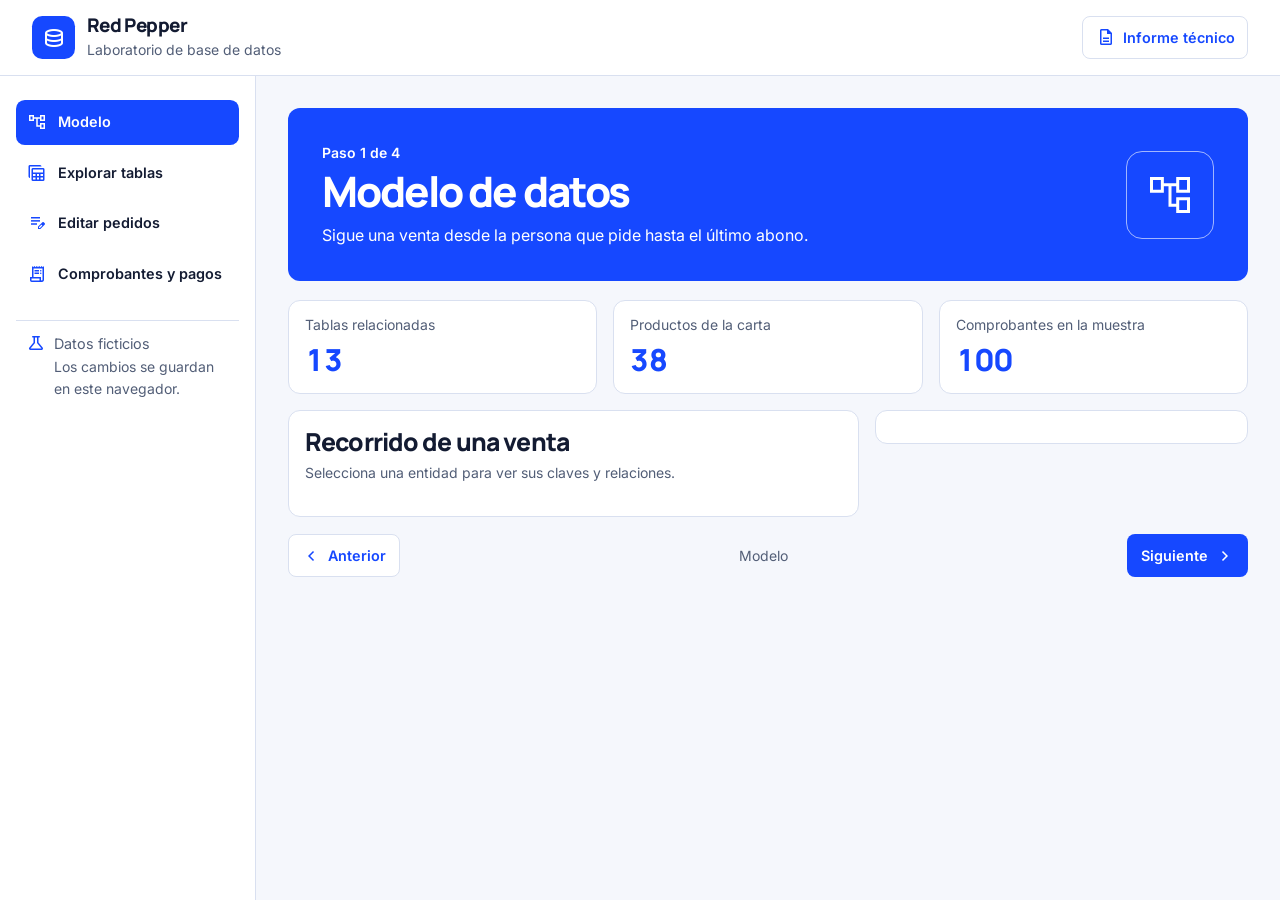
==== web/index.html @ 2d47a95a "Publica el laboratorio interactivo y su informe" ====
<!doctype html>
<html lang="es-PE">
<head>
  <meta charset="utf-8">
  <meta name="viewport" content="width=device-width, initial-scale=1">
  <meta name="robots" content="noindex">
  <meta name="description" content="Explora el flujo de ventas de Red Pepper y practica operaciones de base de datos con datos ficticios.">
  <title>Red Pepper | Laboratorio de base de datos</title>
  <link rel="preconnect" href="https://fonts.googleapis.com">
  <link rel="preconnect" href="https://fonts.gstatic.com" crossorigin>
  <link rel="stylesheet" href="https://fonts.googleapis.com/css2?family=Inter:wght@400;500;600;700&amp;family=JetBrains+Mono:wght@500;600&amp;family=Manrope:wght@600;700;800&amp;display=swap">
  <link rel="stylesheet" href="https://fonts.googleapis.com/css2?family=Material+Symbols+Outlined:wght@400&amp;display=block">
  <link rel="stylesheet" href="estilos.css?v=20261123b">
  <script type="module" src="app.js?v=20261123b"></script>
</head>
<body>
  <div class="marco">
    <header class="cabecera">
      <a class="marca" href="./" aria-label="Inicio del laboratorio Red Pepper">
        <span class="marca-icono"><span class="icono" aria-hidden="true">database</span></span>
        <span><strong>Red Pepper</strong><small>Laboratorio de base de datos</small></span>
      </a>
      <a class="boton secundario enlace-informe" href="informe"><span class="icono" aria-hidden="true">description</span><span>Informe técnico</span></a>
    </header>

    <aside class="navegacion" aria-label="Recorrido del laboratorio">
      <nav class="pasos" aria-label="Diapositivas del laboratorio">
        <button class="paso" type="button" data-paso="0" aria-controls="modelo" aria-current="step"><span class="icono" aria-hidden="true">account_tree</span><span>Modelo</span></button>
        <button class="paso" type="button" data-paso="1" aria-controls="tablas"><span class="icono" aria-hidden="true">table_view</span><span>Explorar tablas</span></button>
        <button class="paso" type="button" data-paso="2" aria-controls="editar"><span class="icono" aria-hidden="true">edit_note</span><span>Editar pedidos</span></button>
        <button class="paso" type="button" data-paso="3" aria-controls="cobros"><span class="icono" aria-hidden="true">receipt_long</span><span>Comprobantes y pagos</span></button>
      </nav>
      <p class="practica"><span class="icono" aria-hidden="true">science</span><span>Datos ficticios<br><small>Los cambios se guardan en este navegador.</small></span></p>
    </aside>

    <main id="laboratorio">
      <section class="hero" aria-labelledby="paso-titulo">
        <div class="hero-contenido">
          <p class="progreso" id="progreso">Paso 1 de 4</p>
          <h1 id="paso-titulo" tabindex="-1">Modelo de datos</h1>
          <p id="paso-descripcion">Sigue una venta desde la persona que pide hasta el último abono.</p>
        </div>
        <div class="hero-marca" aria-hidden="true"><span class="icono" id="hero-icono">account_tree</span></div>
      </section>
      <p class="aviso global" id="aviso" role="status" aria-live="polite" hidden></p>

      <section id="modelo" class="pantalla" aria-label="Modelo de datos">
        <dl class="indicadores" aria-label="Resumen de la base de práctica">
          <div><dt>Tablas relacionadas</dt><dd id="cantidad-tablas">13</dd></div>
          <div><dt>Productos de la carta</dt><dd id="cantidad-productos">38</dd></div>
          <div><dt>Comprobantes en la muestra</dt><dd id="cantidad-ventas">100</dd></div>
        </dl>
        <div class="modelo-grid">
          <article class="panel">
            <div class="panel-cabeza"><h2>Recorrido de una venta</h2><p>Selecciona una entidad para ver sus claves y relaciones.</p></div>
            <div class="mapa" id="mapa"></div>
          </article>
          <article class="panel inspector" id="inspector" aria-label="Inspector de tabla"></article>
        </div>
      </section>

      <section id="tablas" class="pantalla" aria-label="Explorar tablas" hidden>
        <article class="panel">
          <div class="panel-cabeza"><h2 id="tabla-titulo" tabindex="-1">Pedidos</h2><p id="tabla-texto"></p></div>
          <div class="filtros">
            <label>Tabla<select id="tabla-elegida"></select></label>
            <label>Buscar en la tabla<input id="buscar" type="search" placeholder="Producto, estado o clave"></label>
          </div>
          <div class="registros" id="registros"></div>
          <nav class="paginacion" aria-label="Páginas de resultados">
            <button class="boton secundario" id="pagina-ant" type="button"><span class="icono" aria-hidden="true">chevron_left</span>Anterior</button>
            <span id="tabla-pagina" aria-live="polite"></span>
            <button class="boton secundario" id="pagina-sig" type="button">Siguiente<span class="icono" aria-hidden="true">chevron_right</span></button>
          </nav>
        </article>
      </section>

      <section id="editar" class="pantalla" aria-label="Editar pedidos" hidden>
        <div class="estacion">
          <article class="panel">
            <div class="panel-cabeza"><h2>Comanda de práctica</h2><p>Agrega productos, mueve una línea o cambia el estado del pedido.</p></div>
            <div class="filtros">
              <label>Pedido<select id="pedido-editar"></select></label>
              <button class="boton primario" type="button" id="nuevo-pedido"><span class="icono" aria-hidden="true">add</span>Nuevo pedido</button>
            </div>
            <div id="pedido-lineas"></div>
            <form id="agregar" class="filtros operacion">
              <label>Producto<select name="producto" id="producto" required></select></label>
              <label class="campo-corto">Cantidad<input name="cantidad" type="number" min="1" max="999" value="1" required></label>
              <button class="boton primario" type="submit"><span class="icono" aria-hidden="true">add_shopping_cart</span>Agregar producto</button>
            </form>
            <form id="cambiar-estado" class="filtros operacion">
              <label>Estado del pedido<select name="estado" id="estado"></select></label>
              <button class="boton secundario" type="submit"><span class="icono" aria-hidden="true">sync_alt</span>Cambiar estado</button>
              <button class="boton secundario" id="borrar-pedido" type="button"><span class="icono" aria-hidden="true">delete</span>Borrar pedido</button>
            </form>
          </article>
          <aside class="panel rastreo" id="aprendizaje" aria-label="Relaciones afectadas"></aside>
        </div>
      </section>

      <section id="cobros" class="pantalla" aria-label="Comprobantes y pagos" hidden>
        <div class="estacion">
          <article class="panel">
            <div class="panel-cabeza"><h2>Comprobante de prueba</h2><p>Emite el documento y comprueba cómo los abonos reducen el saldo.</p></div>
            <div class="filtros"><label>Pedido para consultar o cobrar<select id="pedido-cobrar"></select></label></div>
            <div id="resumen-cobro"></div>
            <div class="filtros operacion" id="emitir-zona"><button class="boton primario" id="emitir" type="button"><span class="icono" aria-hidden="true">receipt_long</span>Emitir comprobante</button></div>
          </article>
          <article class="panel calculadora">
            <div class="panel-cabeza"><h2>Pago mixto</h2><p>Reparte el saldo entre efectivo y Yape para esta práctica.</p></div>
            <form id="pago" class="operacion pago">
              <label>Efectivo, S/<input id="efectivo" name="efectivo" type="number" min="0" step="0.01" value="0.00" required></label>
              <div><span class="etiqueta" id="yape-label">Yape restante</span><output aria-labelledby="yape-label" id="yape" for="efectivo"></output></div>
              <button class="boton primario" type="submit" id="registrar-pago"><span class="icono" aria-hidden="true">payments</span>Registrar abono de prueba</button>
            </form>
          </article>
        </div>
      </section>

      <footer class="pie-pasos">
        <button class="boton secundario" type="button" id="anterior"><span class="icono" aria-hidden="true">chevron_left</span>Anterior</button>
        <span id="paso-pie">Modelo</span>
        <button class="boton primario" type="button" id="siguiente">Siguiente<span class="icono" aria-hidden="true">chevron_right</span></button>
      </footer>
    </main>
  </div>

  <dialog id="dialogo" aria-labelledby="dialogo-titulo">
    <form id="dialogo-form" method="dialog">
      <h2 id="dialogo-titulo"></h2>
      <p id="dialogo-info"></p>
      <div id="dialogo-campos" class="dialogo-campos"></div>
      <div class="dialogo-acciones"><button class="boton secundario" type="button" id="cancelar-dialogo">Cancelar</button><button class="boton primario" type="submit" id="confirmar-dialogo">Aceptar</button></div>
    </form>
  </dialog>
  <noscript><p class="sin-scripts">Activa JavaScript para recorrer el modelo y practicar con los datos.</p></noscript>
</body>
</html>
---- web/estilos.css ----
:root {
  color-scheme: light;
  --brand: #1648ff;
  --on-brand: #fff;
  --ink: #131b32;
  --muted: #525e77;
  --paper: #fff;
  --canvas: #f5f7fc;
  --line: #d9e0f0;
  --tint: #eef2ff;
  --radio: 12px;
  --display: Manrope, Inter, system-ui, sans-serif;
  --texto: Inter, system-ui, sans-serif;
  --codigo: 'JetBrains Mono', Consolas, monospace;
  font: 100%/1.55 var(--texto);
  color: var(--ink);
  background: var(--canvas);
}

* { box-sizing: border-box; }
[hidden] { display: none !important; }
body, h1, h2, h3, p, dl, dd { margin: 0; }
a { color: var(--brand); }
button, a, input, select { -webkit-tap-highlight-color: transparent; }
button, input, select { font: inherit; }
button { cursor: pointer; }
button:disabled { cursor: default; opacity: .52; }
:focus-visible { outline: 3px solid var(--brand); outline-offset: 3px; }
code, .codigo { font: 500 .875rem/1.55 var(--codigo); }
h1, h2, h3, strong { font-family: var(--display); }
h1 { font-size: clamp(2rem, 4vw, 2.625rem); font-weight: 800; line-height: 1.1; letter-spacing: -.045em; }
h2 { font-size: clamp(1.3rem, 2.4vw, 1.55rem); font-weight: 800; line-height: 1.2; letter-spacing: -.035em; }
h3 { font-size: 1.02rem; font-weight: 800; }
.icono { font: 400 1.25rem/1 'Material Symbols Outlined'; display: inline-block; width: 1em; height: 1em; flex: 0 0 auto; overflow: hidden; white-space: nowrap; font-feature-settings: 'liga'; -webkit-font-smoothing: antialiased; }

.marco { max-width: 95rem; margin: 0 auto; display: grid; min-height: 100vh; grid-template-columns: 16rem minmax(0, 1fr); grid-template-rows: auto 1fr; }
.cabecera { grid-column: 1 / -1; display: flex; align-items: center; justify-content: space-between; gap: .75rem; background: var(--paper); border-bottom: 1px solid var(--line); padding: .85rem clamp(1rem, 3vw, 2rem); }
.marca { display: inline-flex; align-items: center; gap: .72rem; color: var(--ink); text-decoration: none; min-width: 0; }
.marca-icono { display: grid; place-items: center; width: 2.7rem; height: 2.7rem; background: var(--brand); color: var(--on-brand); border-radius: .64rem; flex: 0 0 auto; }
.marca-icono .icono { font-size: 1.5rem; }
.marca strong { display: block; font-size: 1.18rem; line-height: 1.22; letter-spacing: -.03em; font-weight: 800; }
.marca small, .practica small { color: var(--muted); font-size: .875rem; }
.navegacion { display: flex; flex-direction: column; gap: 1.5rem; padding: 1.5rem 1rem; background: var(--paper); border-right: 1px solid var(--line); }
.pasos { display: grid; gap: .36rem; }
.paso { width: 100%; display: flex; justify-content: start; align-items: center; gap: .65rem; text-align: left; min-height: 2.8rem; border: 1px solid transparent; border-radius: .55rem; padding: .5rem .65rem; color: var(--ink); background: transparent; font-weight: 600; font-size: .9rem; }
.paso .icono { color: var(--brand); }
.paso[aria-current='step'] { background: var(--brand); color: var(--on-brand); }
.paso[aria-current='step'] .icono { color: inherit; }
.paso:not([aria-current]):hover, .opcion:hover, .secundario:hover { background: var(--tint); }
.practica { display: flex; gap: .55rem; align-items: start; color: var(--muted); font-size: .9rem; padding: .75rem .6rem; border-top: 1px solid var(--line); }
.practica .icono { color: var(--brand); }
main { min-width: 0; margin: 0 auto; width: min(100%, 82rem); padding: clamp(.85rem, 3vw, 2rem); }

.hero { background: var(--brand); color: var(--on-brand); border-radius: var(--radio); min-height: 10.6rem; display: flex; align-items: center; justify-content: space-between; gap: 1.2rem; padding: clamp(1.05rem, 3vw, 2.1rem); }
.hero h1 { margin: .3rem 0 .55rem; }
.hero h1:focus { outline: 2px solid var(--on-brand); outline-offset: .2rem; }
.hero p { max-width: 38rem; }
.progreso { font-size: .875rem; font-weight: 600; }
.hero-marca { display: grid; place-items: center; border: 1px solid rgb(255 255 255 / .6); border-radius: 1rem; width: 5.5rem; height: 5.5rem; flex: 0 0 auto; }
.hero-marca .icono { font-size: 3rem; }
.pantalla { margin-top: 1.15rem; }

.indicadores, .modelo-grid, .estacion { display: grid; gap: 1rem; }
.indicadores { grid-template-columns: repeat(3, minmax(0, 1fr)); margin-bottom: 1rem; }
.indicadores > div, .panel { background: var(--paper); border: 1px solid var(--line); border-radius: var(--radio); min-width: 0; }
.indicadores > div { padding: .85rem 1rem; }
.indicadores dt, .panel-cabeza p, .apagado, .etiqueta { color: var(--muted); font-size: .875rem; }
.indicadores dd { color: var(--brand); font: 800 clamp(1.45rem, 3vw, 1.9rem)/1.3 var(--display); margin-top: .22rem; font-variant-numeric: tabular-nums; }
.modelo-grid { grid-template-columns: minmax(0, 1.53fr) minmax(0, 1fr); align-items: start; }
.estacion { grid-template-columns: minmax(0, 1.65fr) minmax(0, .87fr); align-items: start; }
.panel-cabeza, .inspector, .rastreo { padding: 1rem; }
.panel-cabeza p { margin-top: .35rem; }
.mapa { padding: 0 1rem 1rem; display: grid; gap: .8rem; }
.grupo-mapa { display: grid; gap: .5rem; }
.flujo, .entidades { display: grid; grid-template-columns: repeat(4, minmax(0, 1fr)); gap: .38rem; }
.opcion { display: flex; align-items: center; gap: .42rem; min-width: 0; text-align: left; min-height: 2.7rem; padding: .42rem .5rem; color: var(--ink); background: var(--paper); border: 1px solid var(--line); border-radius: .45rem; font-size: .875rem; font-weight: 600; line-height: 1.25; overflow-wrap: anywhere; }
.opcion .icono { color: var(--brand); font-size: 1.1rem; }
.opcion[aria-pressed='true'] { color: var(--brand); background: var(--tint); border-color: var(--brand); }
.lineas-flujo { display: grid; grid-template-columns: repeat(4, minmax(0, 1fr)); gap: .25rem; align-items: stretch; }
.lineas-flujo > div { position: relative; min-width: 0; }
.lineas-flujo .opcion { min-height: 100%; width: 100%; }
.lineas-flujo > div:not(:last-child) { margin-right: .8rem; }
.lineas-flujo > div:not(:last-child)::after { content: '›'; position: absolute; right: -.68rem; top: 50%; transform: translateY(-54%); color: var(--brand); font-weight: 700; }
.inspector > p, .rastreo > p { margin: .55rem 0 .7rem; }
.inspector .codigo { color: var(--brand); overflow-wrap: anywhere; }
.claves { display: grid; gap: .45rem; margin: .8rem 0; }
.claves dt { font-weight: 700; }
.enlaces-tabla, .cambios { margin: .45rem 0 .85rem; padding: 0; list-style: none; display: grid; gap: .55rem; }
.enlaces-tabla li, .cambios li { display: grid; gap: .16rem; border-top: 1px solid var(--line); padding-top: .5rem; }
.enlace-boton { padding: 0; background: none; border: 0; color: var(--brand); text-align: left; overflow-wrap: anywhere; }
.enlace-boton:hover { text-decoration: underline; }
.aviso { padding: .6rem .78rem; border: 1px solid var(--line); border-radius: .5rem; color: var(--ink); background: var(--tint); font-size: .9rem; }
.aviso[data-error='true'] { border-color: var(--ink); }
.global { margin-top: .8rem; }

.boton { display: inline-flex; align-items: center; justify-content: center; gap: .42rem; min-height: 2.65rem; padding: .48rem .78rem; border: 1px solid transparent; border-radius: .5rem; font-size: .9rem; font-weight: 600; text-decoration: none; line-height: 1.35; }
.primario { background: var(--brand); color: var(--on-brand); }
.primario:hover:not(:disabled) { outline: 1px solid var(--brand); outline-offset: 1px; }
.secundario { color: var(--brand); background: var(--paper); border-color: var(--line); }
.filtros { display: flex; align-items: end; gap: .65rem; flex-wrap: wrap; padding: .7rem 1rem 1rem; }
.filtros label { flex: 1 1 12rem; min-width: 0; }
.filtros .campo-corto { flex: 0 1 6rem; }
label, .etiqueta { display: block; color: var(--muted); font-weight: 600; font-size: .875rem; }
input, select, output { display: block; width: 100%; min-width: 0; min-height: 2.55rem; color: var(--ink); background: var(--paper); border: 1px solid var(--line); border-radius: .45rem; margin-top: .3rem; padding: .46rem .55rem; font-size: 1rem; }
output { background: var(--tint); font-variant-numeric: tabular-nums; }
.registros { overflow-x: auto; }
.registros:focus-visible { outline-offset: -.2rem; }
table { width: 100%; border-collapse: collapse; font-size: .9rem; }
th, td { padding: .64rem .72rem; border-top: 1px solid var(--line); text-align: left; vertical-align: top; }
th:first-child, td:first-child { padding-left: 1rem; }
th:last-child, td:last-child { padding-right: 1rem; }
th { color: var(--muted); background: var(--canvas); font-weight: 600; }
th.codigo { font-size: .875rem; }
.numero { text-align: right; white-space: nowrap; font-variant-numeric: tabular-nums; }
.acciones { display: flex; flex-wrap: wrap; gap: .3rem; }
.acciones .boton { min-height: 2.35rem; padding: .3rem .44rem; font-size: .875rem; }
.paginacion, .pie-pasos { display: flex; align-items: center; justify-content: space-between; gap: .5rem; }
.paginacion { padding: .7rem 1rem; border-top: 1px solid var(--line); }
.paginacion span, .pie-pasos > span { color: var(--muted); font-size: .875rem; text-align: center; }
.pie-pasos { margin-top: 1.1rem; }
.operacion { border-top: 1px solid var(--line); }
.sin-lineas { padding: .7rem 1rem; }
.pie-tabla { display: flex; gap: .55rem; align-items: baseline; justify-content: space-between; padding: .6rem 1rem; border-top: 1px solid var(--line); }
.estado-texto { color: var(--muted); font-size: .875rem; }
.cambios .codigo { color: var(--brand); overflow-wrap: anywhere; }
.saldo-grid { display: grid; gap: .45rem; padding: .7rem 1rem; border-top: 1px solid var(--line); }
.saldo-grid div { display: flex; align-items: baseline; justify-content: space-between; gap: .5rem; }
.saldo-grid dt { color: var(--muted); }
.saldo-grid dd { font-variant-numeric: tabular-nums; }
.pago { padding: .75rem 1rem 1rem; display: grid; gap: .75rem; }
.cobro-titulo { padding: .55rem 1rem; }

dialog { width: min(calc(100% - 1.5rem), 29rem); border: 1px solid var(--line); border-radius: var(--radio); padding: 1.25rem; color: var(--ink); background: var(--paper); }
dialog::backdrop { background: rgb(19 27 50 / .5); }
dialog p { color: var(--muted); margin: .55rem 0; }
.dialogo-campos { display: grid; gap: .65rem; }
.dialogo-acciones { display: flex; flex-wrap: wrap; justify-content: end; gap: .5rem; margin-top: 1rem; }
.sin-scripts { padding: 1rem; }
@media (max-width: 80rem) {
  .lineas-flujo, .entidades { grid-template-columns: repeat(2, minmax(0, 1fr)); }
  .lineas-flujo > div:nth-child(2) { margin-right: 0; }
  .lineas-flujo > div:nth-child(2)::after { content: none; }
}
@media (max-width: 66rem) {
  .marco { grid-template-columns: 13.2rem minmax(0, 1fr); }
  .modelo-grid, .estacion { grid-template-columns: minmax(0, 1fr); }
  .lineas-flujo, .entidades { grid-template-columns: repeat(4, minmax(0, 1fr)); }
  .lineas-flujo > div:nth-child(2) { margin-right: .8rem; }
  .lineas-flujo > div:nth-child(2)::after { content: '›'; }
}
@media (max-width: 48rem) {
  .marco { grid-template-columns: minmax(0, 1fr); grid-template-rows: auto auto 1fr; }
  .navegacion { border-right: 0; border-bottom: 1px solid var(--line); padding: .65rem .85rem; gap: .4rem; }
  .pasos { grid-template-columns: repeat(2, minmax(0, 1fr)); }
  .paso { min-height: 2.7rem; }
  .practica { padding: .3rem 0 0; border: 0; }
  .practica br { display: none; }
  .practica small::before { content: ' · '; }
}
@media (max-width: 33rem) {
  .hero { min-height: auto; }
  .hero-marca { width: 3.25rem; height: 3.25rem; }
  .hero-marca .icono { font-size: 1.9rem; }
  .indicadores { gap: .4rem; }
  .indicadores > div { padding: .55rem .45rem; }
  .lineas-flujo, .entidades { grid-template-columns: repeat(2, minmax(0, 1fr)); }
  .lineas-flujo > div:nth-child(2) { margin-right: 0; }
  .lineas-flujo > div:nth-child(2)::after { content: none; }
  .cabecera { padding-inline: .8rem; }
  .enlace-informe { font-size: .875rem; padding-inline: .46rem; }
  .enlace-informe .icono { display: none; }
  .paginacion, .pie-pasos { flex-wrap: wrap; }
  .paginacion .boton, .pie-pasos .boton { padding-inline: .45rem; }
}
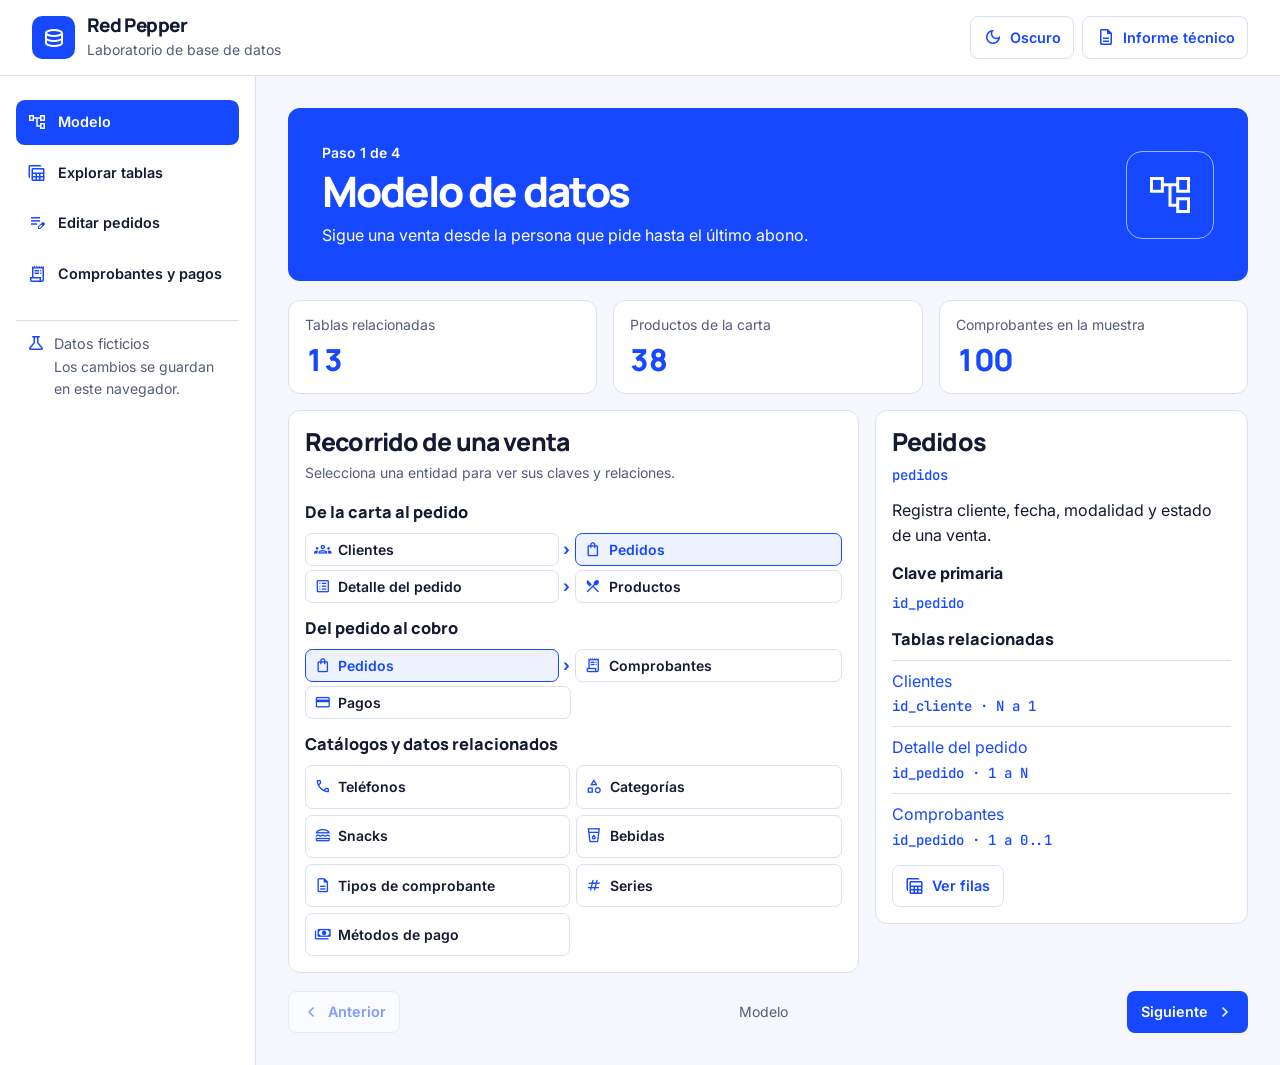
==== commit 9fd7e539: "Añade temas claro y oscuro y estados de carga" ====
--- a/web/index.html
+++ b/web/index.html
@@ -5,13 +5,32 @@
   <meta name="viewport" content="width=device-width, initial-scale=1">
   <meta name="robots" content="noindex">
   <meta name="description" content="Explora el flujo de ventas de Red Pepper y practica operaciones de base de datos con datos ficticios.">
+  <meta name="color-scheme" content="light dark">
   <title>Red Pepper | Laboratorio de base de datos</title>
+  <script>
+    const raiz = document.documentElement;
+    raiz.classList.add('preparando');
+    try {
+      const preferencia = localStorage.getItem('red-pepper-tema');
+      if (preferencia === 'claro' || preferencia === 'oscuro') raiz.dataset.temaGuardado = preferencia;
+    } catch {}
+    raiz.dataset.tema = raiz.dataset.temaGuardado || (matchMedia('(prefers-color-scheme: dark)').matches ? 'oscuro' : 'claro');
+  </script>
   <link rel="preconnect" href="https://fonts.googleapis.com">
   <link rel="preconnect" href="https://fonts.gstatic.com" crossorigin>
   <link rel="stylesheet" href="https://fonts.googleapis.com/css2?family=Inter:wght@400;500;600;700&amp;family=JetBrains+Mono:wght@500;600&amp;family=Manrope:wght@600;700;800&amp;display=swap">
   <link rel="stylesheet" href="https://fonts.googleapis.com/css2?family=Material+Symbols+Outlined:wght@400&amp;display=block">
-  <link rel="stylesheet" href="estilos.css?v=20261123b">
-  <script type="module" src="app.js?v=20261123b"></script>
+  <link rel="stylesheet" href="estilos.css?v=20261123c">
+  <script type="module">
+    try {
+      await import('./inicio.js?v=20261123c');
+    } catch (error) {
+      document.documentElement.classList.remove('preparando');
+      document.getElementById('laboratorio').removeAttribute('aria-busy');
+      document.getElementById('error-carga').hidden = false;
+      console.error('El laboratorio no pudo iniciar.', error);
+    }
+  </script>
 </head>
 <body>
   <div class="marco">
@@ -20,11 +39,14 @@
         <span class="marca-icono"><span class="icono" aria-hidden="true">database</span></span>
         <span><strong>Red Pepper</strong><small>Laboratorio de base de datos</small></span>
       </a>
-      <a class="boton secundario enlace-informe" href="informe"><span class="icono" aria-hidden="true">description</span><span>Informe técnico</span></a>
+      <div class="cabecera-acciones">
+        <button class="boton secundario boton-tema" id="boton-tema" type="button" aria-label="Cambiar a modo oscuro" hidden><span class="icono" aria-hidden="true">dark_mode</span><span class="tema-texto">Oscuro</span></button>
+        <a class="boton secundario enlace-informe" href="informe" aria-label="Informe técnico"><span class="icono" aria-hidden="true">description</span><span class="informe-texto">Informe técnico</span></a>
+      </div>
     </header>
 
     <aside class="navegacion" aria-label="Recorrido del laboratorio">
-      <nav class="pasos" aria-label="Diapositivas del laboratorio">
+      <nav class="pasos" id="pasos" aria-label="Diapositivas del laboratorio" inert>
         <button class="paso" type="button" data-paso="0" aria-controls="modelo" aria-current="step"><span class="icono" aria-hidden="true">account_tree</span><span>Modelo</span></button>
         <button class="paso" type="button" data-paso="1" aria-controls="tablas"><span class="icono" aria-hidden="true">table_view</span><span>Explorar tablas</span></button>
         <button class="paso" type="button" data-paso="2" aria-controls="editar"><span class="icono" aria-hidden="true">edit_note</span><span>Editar pedidos</span></button>
@@ -33,8 +55,30 @@
       <p class="practica"><span class="icono" aria-hidden="true">science</span><span>Datos ficticios<br><small>Los cambios se guardan en este navegador.</small></span></p>
     </aside>
 
-    <main id="laboratorio">
-      <section class="hero" aria-labelledby="paso-titulo">
+    <main id="laboratorio" aria-busy="true">
+      <div class="carga" id="carga" role="status" aria-label="Cargando laboratorio">
+        <div aria-hidden="true">
+          <div class="hero carga-hero">
+            <div class="carga-titulos"><span class="hueso carga-etiqueta"></span><span class="hueso carga-titulo"></span><span class="hueso carga-texto"></span></div>
+            <div class="hero-marca hueso"></div>
+          </div>
+          <div class="indicadores carga-indicadores">
+            <div><span class="hueso carga-texto"></span><span class="hueso carga-dato"></span></div>
+            <div><span class="hueso carga-texto"></span><span class="hueso carga-dato"></span></div>
+            <div><span class="hueso carga-texto"></span><span class="hueso carga-dato"></span></div>
+          </div>
+          <div class="modelo-grid">
+            <div class="panel carga-panel"><span class="hueso carga-subtitulo"></span><span class="hueso carga-texto"></span><span class="hueso carga-fila"></span><span class="hueso carga-fila"></span><span class="hueso carga-fila"></span></div>
+            <div class="panel carga-panel"><span class="hueso carga-subtitulo"></span><span class="hueso carga-texto"></span><span class="hueso carga-fila"></span><span class="hueso carga-fila"></span></div>
+          </div>
+        </div>
+      </div>
+      <section class="panel error-carga" id="error-carga" aria-labelledby="error-titulo" hidden>
+        <h1 id="error-titulo">El laboratorio no pudo cargar</h1>
+        <p>Vuelve a abrir la página para intentar de nuevo.</p>
+        <a class="boton primario" href="./">Recargar el laboratorio</a>
+      </section>
+      <section class="hero" id="encabezado" aria-labelledby="paso-titulo" hidden>
         <div class="hero-contenido">
           <p class="progreso" id="progreso">Paso 1 de 4</p>
           <h1 id="paso-titulo" tabindex="-1">Modelo de datos</h1>
@@ -44,7 +88,7 @@
       </section>
       <p class="aviso global" id="aviso" role="status" aria-live="polite" hidden></p>
 
-      <section id="modelo" class="pantalla" aria-label="Modelo de datos">
+      <section id="modelo" class="pantalla" aria-label="Modelo de datos" hidden>
         <dl class="indicadores" aria-label="Resumen de la base de práctica">
           <div><dt>Tablas relacionadas</dt><dd id="cantidad-tablas">13</dd></div>
           <div><dt>Productos de la carta</dt><dd id="cantidad-productos">38</dd></div>
@@ -118,7 +162,7 @@
         </div>
       </section>
 
-      <footer class="pie-pasos">
+      <footer class="pie-pasos" id="pie-pasos" hidden>
         <button class="boton secundario" type="button" id="anterior"><span class="icono" aria-hidden="true">chevron_left</span>Anterior</button>
         <span id="paso-pie">Modelo</span>
         <button class="boton primario" type="button" id="siguiente">Siguiente<span class="icono" aria-hidden="true">chevron_right</span></button>
--- a/web/estilos.css
+++ b/web/estilos.css
@@ -2,12 +2,14 @@
   color-scheme: light;
   --brand: #1648ff;
   --on-brand: #fff;
+  --accent: #1648ff;
   --ink: #131b32;
   --muted: #525e77;
   --paper: #fff;
   --canvas: #f5f7fc;
   --line: #d9e0f0;
   --tint: #eef2ff;
+  --placeholder: #e3e9f7;
   --radio: 12px;
   --display: Manrope, Inter, system-ui, sans-serif;
   --texto: Inter, system-ui, sans-serif;
@@ -17,15 +19,27 @@
   background: var(--canvas);
 }
 
+:root[data-tema='oscuro'] {
+  color-scheme: dark;
+  --accent: #a5b8ff;
+  --ink: #f0f3ff;
+  --muted: #b3bed6;
+  --paper: #192338;
+  --canvas: #101827;
+  --line: #394866;
+  --tint: #25345f;
+  --placeholder: #30405f;
+}
+
 * { box-sizing: border-box; }
 [hidden] { display: none !important; }
 body, h1, h2, h3, p, dl, dd { margin: 0; }
-a { color: var(--brand); }
+a { color: var(--accent); }
 button, a, input, select { -webkit-tap-highlight-color: transparent; }
 button, input, select { font: inherit; }
 button { cursor: pointer; }
 button:disabled { cursor: default; opacity: .52; }
-:focus-visible { outline: 3px solid var(--brand); outline-offset: 3px; }
+:focus-visible { outline: 3px solid var(--accent); outline-offset: 3px; }
 code, .codigo { font: 500 .875rem/1.55 var(--codigo); }
 h1, h2, h3, strong { font-family: var(--display); }
 h1 { font-size: clamp(2rem, 4vw, 2.625rem); font-weight: 800; line-height: 1.1; letter-spacing: -.045em; }
@@ -35,6 +49,7 @@
 
 .marco { max-width: 95rem; margin: 0 auto; display: grid; min-height: 100vh; grid-template-columns: 16rem minmax(0, 1fr); grid-template-rows: auto 1fr; }
 .cabecera { grid-column: 1 / -1; display: flex; align-items: center; justify-content: space-between; gap: .75rem; background: var(--paper); border-bottom: 1px solid var(--line); padding: .85rem clamp(1rem, 3vw, 2rem); }
+.cabecera-acciones { display: flex; align-items: center; gap: .5rem; flex: 0 0 auto; white-space: nowrap; }
 .marca { display: inline-flex; align-items: center; gap: .72rem; color: var(--ink); text-decoration: none; min-width: 0; }
 .marca-icono { display: grid; place-items: center; width: 2.7rem; height: 2.7rem; background: var(--brand); color: var(--on-brand); border-radius: .64rem; flex: 0 0 auto; }
 .marca-icono .icono { font-size: 1.5rem; }
@@ -43,12 +58,12 @@
 .navegacion { display: flex; flex-direction: column; gap: 1.5rem; padding: 1.5rem 1rem; background: var(--paper); border-right: 1px solid var(--line); }
 .pasos { display: grid; gap: .36rem; }
 .paso { width: 100%; display: flex; justify-content: start; align-items: center; gap: .65rem; text-align: left; min-height: 2.8rem; border: 1px solid transparent; border-radius: .55rem; padding: .5rem .65rem; color: var(--ink); background: transparent; font-weight: 600; font-size: .9rem; }
-.paso .icono { color: var(--brand); }
+.paso .icono { color: var(--accent); }
 .paso[aria-current='step'] { background: var(--brand); color: var(--on-brand); }
 .paso[aria-current='step'] .icono { color: inherit; }
 .paso:not([aria-current]):hover, .opcion:hover, .secundario:hover { background: var(--tint); }
 .practica { display: flex; gap: .55rem; align-items: start; color: var(--muted); font-size: .9rem; padding: .75rem .6rem; border-top: 1px solid var(--line); }
-.practica .icono { color: var(--brand); }
+.practica .icono { color: var(--accent); }
 main { min-width: 0; margin: 0 auto; width: min(100%, 82rem); padding: clamp(.85rem, 3vw, 2rem); }
 
 .hero { background: var(--brand); color: var(--on-brand); border-radius: var(--radio); min-height: 10.6rem; display: flex; align-items: center; justify-content: space-between; gap: 1.2rem; padding: clamp(1.05rem, 3vw, 2.1rem); }
@@ -59,13 +74,40 @@
 .hero-marca { display: grid; place-items: center; border: 1px solid rgb(255 255 255 / .6); border-radius: 1rem; width: 5.5rem; height: 5.5rem; flex: 0 0 auto; }
 .hero-marca .icono { font-size: 3rem; }
 .pantalla { margin-top: 1.15rem; }
+.pantalla:not([hidden]), .error-carga:not([hidden]), dialog[open] { animation: entrar .24s ease-out both; }
+
+@keyframes entrar {
+  from { opacity: .25; transform: translateY(.35rem); }
+  to { opacity: 1; transform: translateY(0); }
+}
+
+.carga { display: none; }
+.preparando .carga { display: block; }
+.carga-hero .hueso { background: rgb(255 255 255 / .34); border-color: transparent; }
+.carga-titulos { display: grid; gap: .7rem; width: min(100%, 35rem); }
+.carga-indicadores { margin: 1.15rem 0 1rem; }
+.carga-panel, .carga-indicadores > div { display: grid; gap: .65rem; }
+.carga-panel, .error-carga { padding: 1rem; }
+.error-carga p { margin: .5rem 0 1rem; }
+.hueso { display: block; background: var(--placeholder); border-radius: .4rem; animation: pulso-carga 1.25s ease-in-out infinite alternate; }
+.hueso.carga-etiqueta { width: 6.5rem; height: .85rem; }
+.hueso.carga-titulo { width: min(100%, 19rem); height: clamp(1.75rem, 4vw, 2.65rem); }
+.hueso.carga-texto { width: 77%; height: .85rem; }
+.hueso.carga-dato { width: 28%; height: 1.65rem; }
+.hueso.carga-subtitulo { width: 48%; height: 1.2rem; }
+.hueso.carga-fila { height: 2.1rem; }
+
+@keyframes pulso-carga {
+  from { opacity: .62; }
+  to { opacity: 1; }
+}
 
 .indicadores, .modelo-grid, .estacion { display: grid; gap: 1rem; }
 .indicadores { grid-template-columns: repeat(3, minmax(0, 1fr)); margin-bottom: 1rem; }
 .indicadores > div, .panel { background: var(--paper); border: 1px solid var(--line); border-radius: var(--radio); min-width: 0; }
 .indicadores > div { padding: .85rem 1rem; }
 .indicadores dt, .panel-cabeza p, .apagado, .etiqueta { color: var(--muted); font-size: .875rem; }
-.indicadores dd { color: var(--brand); font: 800 clamp(1.45rem, 3vw, 1.9rem)/1.3 var(--display); margin-top: .22rem; font-variant-numeric: tabular-nums; }
+.indicadores dd { color: var(--accent); font: 800 clamp(1.45rem, 3vw, 1.9rem)/1.3 var(--display); margin-top: .22rem; font-variant-numeric: tabular-nums; }
 .modelo-grid { grid-template-columns: minmax(0, 1.53fr) minmax(0, 1fr); align-items: start; }
 .estacion { grid-template-columns: minmax(0, 1.65fr) minmax(0, .87fr); align-items: start; }
 .panel-cabeza, .inspector, .rastreo { padding: 1rem; }
@@ -74,20 +116,20 @@
 .grupo-mapa { display: grid; gap: .5rem; }
 .flujo, .entidades { display: grid; grid-template-columns: repeat(4, minmax(0, 1fr)); gap: .38rem; }
 .opcion { display: flex; align-items: center; gap: .42rem; min-width: 0; text-align: left; min-height: 2.7rem; padding: .42rem .5rem; color: var(--ink); background: var(--paper); border: 1px solid var(--line); border-radius: .45rem; font-size: .875rem; font-weight: 600; line-height: 1.25; overflow-wrap: anywhere; }
-.opcion .icono { color: var(--brand); font-size: 1.1rem; }
-.opcion[aria-pressed='true'] { color: var(--brand); background: var(--tint); border-color: var(--brand); }
+.opcion .icono { color: var(--accent); font-size: 1.1rem; }
+.opcion[aria-pressed='true'] { color: var(--accent); background: var(--tint); border-color: var(--accent); }
 .lineas-flujo { display: grid; grid-template-columns: repeat(4, minmax(0, 1fr)); gap: .25rem; align-items: stretch; }
 .lineas-flujo > div { position: relative; min-width: 0; }
 .lineas-flujo .opcion { min-height: 100%; width: 100%; }
 .lineas-flujo > div:not(:last-child) { margin-right: .8rem; }
-.lineas-flujo > div:not(:last-child)::after { content: '›'; position: absolute; right: -.68rem; top: 50%; transform: translateY(-54%); color: var(--brand); font-weight: 700; }
+.lineas-flujo > div:not(:last-child)::after { content: '›'; position: absolute; right: -.68rem; top: 50%; transform: translateY(-54%); color: var(--accent); font-weight: 700; }
 .inspector > p, .rastreo > p { margin: .55rem 0 .7rem; }
-.inspector .codigo { color: var(--brand); overflow-wrap: anywhere; }
+.inspector .codigo { color: var(--accent); overflow-wrap: anywhere; }
 .claves { display: grid; gap: .45rem; margin: .8rem 0; }
 .claves dt { font-weight: 700; }
 .enlaces-tabla, .cambios { margin: .45rem 0 .85rem; padding: 0; list-style: none; display: grid; gap: .55rem; }
 .enlaces-tabla li, .cambios li { display: grid; gap: .16rem; border-top: 1px solid var(--line); padding-top: .5rem; }
-.enlace-boton { padding: 0; background: none; border: 0; color: var(--brand); text-align: left; overflow-wrap: anywhere; }
+.enlace-boton { padding: 0; background: none; border: 0; color: var(--accent); text-align: left; overflow-wrap: anywhere; }
 .enlace-boton:hover { text-decoration: underline; }
 .aviso { padding: .6rem .78rem; border: 1px solid var(--line); border-radius: .5rem; color: var(--ink); background: var(--tint); font-size: .9rem; }
 .aviso[data-error='true'] { border-color: var(--ink); }
@@ -95,8 +137,9 @@
 
 .boton { display: inline-flex; align-items: center; justify-content: center; gap: .42rem; min-height: 2.65rem; padding: .48rem .78rem; border: 1px solid transparent; border-radius: .5rem; font-size: .9rem; font-weight: 600; text-decoration: none; line-height: 1.35; }
 .primario { background: var(--brand); color: var(--on-brand); }
-.primario:hover:not(:disabled) { outline: 1px solid var(--brand); outline-offset: 1px; }
-.secundario { color: var(--brand); background: var(--paper); border-color: var(--line); }
+.primario:hover:not(:disabled) { outline: 1px solid var(--accent); outline-offset: 1px; }
+.secundario { color: var(--accent); background: var(--paper); border-color: var(--line); }
+.boton, .paso, .opcion { transition: background-color .16s ease, color .16s ease, border-color .16s ease; }
 .filtros { display: flex; align-items: end; gap: .65rem; flex-wrap: wrap; padding: .7rem 1rem 1rem; }
 .filtros label { flex: 1 1 12rem; min-width: 0; }
 .filtros .campo-corto { flex: 0 1 6rem; }
@@ -122,7 +165,7 @@
 .sin-lineas { padding: .7rem 1rem; }
 .pie-tabla { display: flex; gap: .55rem; align-items: baseline; justify-content: space-between; padding: .6rem 1rem; border-top: 1px solid var(--line); }
 .estado-texto { color: var(--muted); font-size: .875rem; }
-.cambios .codigo { color: var(--brand); overflow-wrap: anywhere; }
+.cambios .codigo { color: var(--accent); overflow-wrap: anywhere; }
 .saldo-grid { display: grid; gap: .45rem; padding: .7rem 1rem; border-top: 1px solid var(--line); }
 .saldo-grid div { display: flex; align-items: baseline; justify-content: space-between; gap: .5rem; }
 .saldo-grid dt { color: var(--muted); }
@@ -167,8 +210,13 @@
   .lineas-flujo > div:nth-child(2) { margin-right: 0; }
   .lineas-flujo > div:nth-child(2)::after { content: none; }
   .cabecera { padding-inline: .8rem; }
-  .enlace-informe { font-size: .875rem; padding-inline: .46rem; }
-  .enlace-informe .icono { display: none; }
+  .enlace-informe, .boton-tema { min-width: 2.75rem; min-height: 2.75rem; padding: .48rem; }
+  .informe-texto, .tema-texto { display: none; }
   .paginacion, .pie-pasos { flex-wrap: wrap; }
   .paginacion .boton, .pie-pasos .boton { padding-inline: .45rem; }
 }
+
+@media (prefers-reduced-motion: reduce) {
+  .pantalla:not([hidden]), .error-carga:not([hidden]), dialog[open], .hueso { animation: none; }
+  .boton, .paso, .opcion { transition: none; }
+}
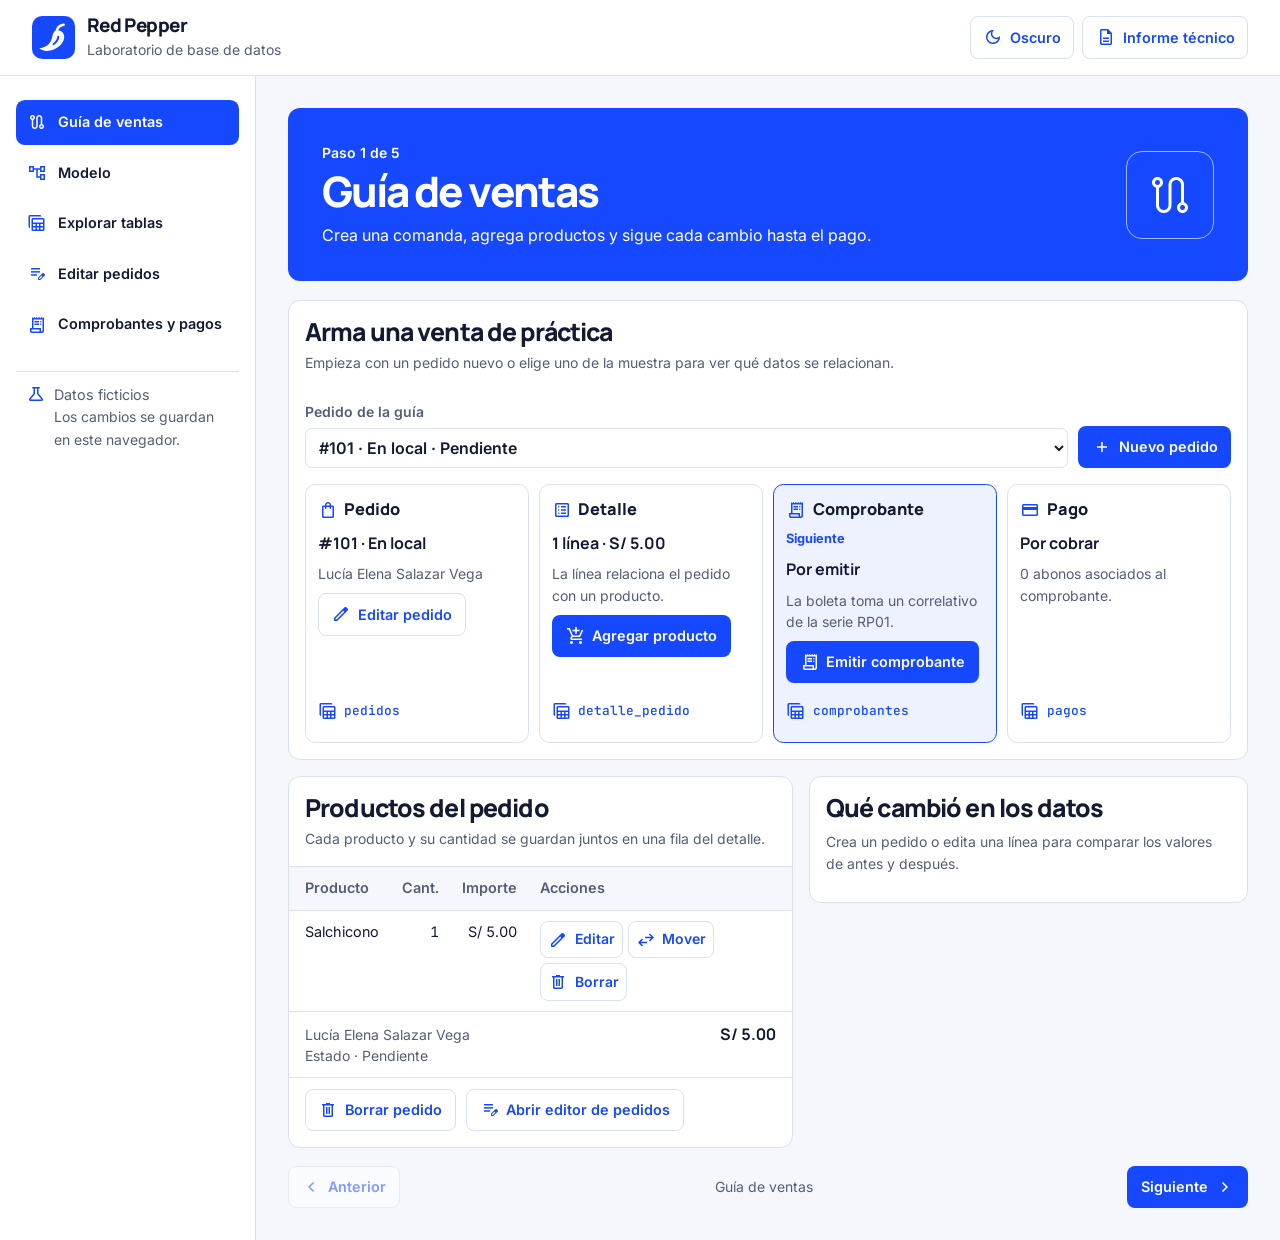
==== commit 5b389546: "Añade guía de ventas y actualiza catálogo y celulares" ====
--- a/web/index.html
+++ b/web/index.html
@@ -7,6 +7,7 @@
   <meta name="description" content="Explora el flujo de ventas de Red Pepper y practica operaciones de base de datos con datos ficticios.">
   <meta name="color-scheme" content="light dark">
   <title>Red Pepper | Laboratorio de base de datos</title>
+  <link rel="icon" href="icono-red-pepper.svg" type="image/svg+xml">
   <script>
     const raiz = document.documentElement;
     raiz.classList.add('preparando');
@@ -20,10 +21,10 @@
   <link rel="preconnect" href="https://fonts.gstatic.com" crossorigin>
   <link rel="stylesheet" href="https://fonts.googleapis.com/css2?family=Inter:wght@400;500;600;700&amp;family=JetBrains+Mono:wght@500;600&amp;family=Manrope:wght@600;700;800&amp;display=swap">
   <link rel="stylesheet" href="https://fonts.googleapis.com/css2?family=Material+Symbols+Outlined:wght@400&amp;display=block">
-  <link rel="stylesheet" href="estilos.css?v=20261123c">
+  <link rel="stylesheet" href="estilos.css?v=20261124b">
   <script type="module">
     try {
-      await import('./inicio.js?v=20261123c');
+      await import('./inicio.js?v=20261124b');
     } catch (error) {
       document.documentElement.classList.remove('preparando');
       document.getElementById('laboratorio').removeAttribute('aria-busy');
@@ -36,7 +37,7 @@
   <div class="marco">
     <header class="cabecera">
       <a class="marca" href="./" aria-label="Inicio del laboratorio Red Pepper">
-        <span class="marca-icono"><span class="icono" aria-hidden="true">database</span></span>
+        <img class="marca-icono" src="icono-red-pepper.svg" width="44" height="44" alt="">
         <span><strong>Red Pepper</strong><small>Laboratorio de base de datos</small></span>
       </a>
       <div class="cabecera-acciones">
@@ -47,10 +48,11 @@
 
     <aside class="navegacion" aria-label="Recorrido del laboratorio">
       <nav class="pasos" id="pasos" aria-label="Diapositivas del laboratorio" inert>
-        <button class="paso" type="button" data-paso="0" aria-controls="modelo" aria-current="step"><span class="icono" aria-hidden="true">account_tree</span><span>Modelo</span></button>
-        <button class="paso" type="button" data-paso="1" aria-controls="tablas"><span class="icono" aria-hidden="true">table_view</span><span>Explorar tablas</span></button>
-        <button class="paso" type="button" data-paso="2" aria-controls="editar"><span class="icono" aria-hidden="true">edit_note</span><span>Editar pedidos</span></button>
-        <button class="paso" type="button" data-paso="3" aria-controls="cobros"><span class="icono" aria-hidden="true">receipt_long</span><span>Comprobantes y pagos</span></button>
+        <button class="paso" type="button" data-paso aria-controls="guia" aria-current="step"><span class="icono" aria-hidden="true">route</span><span>Guía de ventas</span></button>
+        <button class="paso" type="button" data-paso aria-controls="modelo"><span class="icono" aria-hidden="true">account_tree</span><span>Modelo</span></button>
+        <button class="paso" type="button" data-paso aria-controls="tablas"><span class="icono" aria-hidden="true">table_view</span><span>Explorar tablas</span></button>
+        <button class="paso" type="button" data-paso aria-controls="editar"><span class="icono" aria-hidden="true">edit_note</span><span>Editar pedidos</span></button>
+        <button class="paso" type="button" data-paso aria-controls="cobros"><span class="icono" aria-hidden="true">receipt_long</span><span>Comprobantes y pagos</span></button>
       </nav>
       <p class="practica"><span class="icono" aria-hidden="true">science</span><span>Datos ficticios<br><small>Los cambios se guardan en este navegador.</small></span></p>
     </aside>
@@ -80,13 +82,32 @@
       </section>
       <section class="hero" id="encabezado" aria-labelledby="paso-titulo" hidden>
         <div class="hero-contenido">
-          <p class="progreso" id="progreso">Paso 1 de 4</p>
-          <h1 id="paso-titulo" tabindex="-1">Modelo de datos</h1>
-          <p id="paso-descripcion">Sigue una venta desde la persona que pide hasta el último abono.</p>
-        </div>
-        <div class="hero-marca" aria-hidden="true"><span class="icono" id="hero-icono">account_tree</span></div>
+          <p class="progreso" id="progreso">Paso 1 de 5</p>
+          <h1 id="paso-titulo" tabindex="-1">Guía de ventas</h1>
+          <p id="paso-descripcion">Crea una comanda, agrega productos y sigue cada cambio hasta el pago.</p>
+        </div>
+        <div class="hero-marca" aria-hidden="true"><span class="icono" id="hero-icono">route</span></div>
       </section>
       <p class="aviso global" id="aviso" role="status" aria-live="polite" hidden></p>
+
+      <section id="guia" class="pantalla" aria-label="Guía de ventas" hidden>
+        <article class="panel">
+          <div class="panel-cabeza"><h2>Arma una venta de práctica</h2><p>Empieza con un pedido nuevo o elige uno de la muestra para ver qué datos se relacionan.</p></div>
+          <div class="filtros">
+            <label>Pedido de la guía<select id="pedido-guia"></select></label>
+            <button class="boton primario" type="button" id="nuevo-guia"><span class="icono" aria-hidden="true">add</span>Nuevo pedido</button>
+          </div>
+          <ol class="flujo-guia" id="flujo-guia" aria-label="Etapas de la venta"></ol>
+        </article>
+        <div class="estacion guia-detalle">
+          <article class="panel" aria-labelledby="guia-productos-titulo">
+            <div class="panel-cabeza"><h2 id="guia-productos-titulo">Productos del pedido</h2><p>Cada producto y su cantidad se guardan juntos en una fila del detalle.</p></div>
+            <div id="guia-lineas"></div>
+            <div class="filtros operacion" id="guia-acciones"></div>
+          </article>
+          <aside class="panel rastreo" id="guia-cambios" aria-label="Cambios recientes en los datos"></aside>
+        </div>
+      </section>
 
       <section id="modelo" class="pantalla" aria-label="Modelo de datos" hidden>
         <dl class="indicadores" aria-label="Resumen de la base de práctica">
@@ -126,6 +147,7 @@
             <div class="filtros">
               <label>Pedido<select id="pedido-editar"></select></label>
               <button class="boton primario" type="button" id="nuevo-pedido"><span class="icono" aria-hidden="true">add</span>Nuevo pedido</button>
+              <button class="boton secundario" type="button" id="editar-cabecera"><span class="icono" aria-hidden="true">edit</span>Editar cliente o modalidad</button>
             </div>
             <div id="pedido-lineas"></div>
             <form id="agregar" class="filtros operacion">
@@ -151,20 +173,24 @@
             <div id="resumen-cobro"></div>
             <div class="filtros operacion" id="emitir-zona"><button class="boton primario" id="emitir" type="button"><span class="icono" aria-hidden="true">receipt_long</span>Emitir comprobante</button></div>
           </article>
-          <article class="panel calculadora">
-            <div class="panel-cabeza"><h2>Pago mixto</h2><p>Reparte el saldo entre efectivo y Yape para esta práctica.</p></div>
-            <form id="pago" class="operacion pago">
-              <label>Efectivo, S/<input id="efectivo" name="efectivo" type="number" min="0" step="0.01" value="0.00" required></label>
-              <div><span class="etiqueta" id="yape-label">Yape restante</span><output aria-labelledby="yape-label" id="yape" for="efectivo"></output></div>
-              <button class="boton primario" type="submit" id="registrar-pago"><span class="icono" aria-hidden="true">payments</span>Registrar abono de prueba</button>
-            </form>
-          </article>
+          <div class="cobro-lateral">
+            <article class="panel calculadora">
+              <div class="panel-cabeza"><h2>Pago mixto</h2><p>Reparte el saldo entre efectivo y Yape para esta práctica.</p></div>
+              <form id="pago" class="operacion pago">
+                <label>Efectivo, S/<input id="efectivo" name="efectivo" type="number" min="0" step="0.01" value="0.00" required></label>
+                <div><span class="etiqueta" id="yape-label">Yape restante</span><output aria-labelledby="yape-label" id="yape" for="efectivo"></output></div>
+                <button class="boton primario" type="submit" id="registrar-pago"><span class="icono" aria-hidden="true">payments</span>Registrar abono de prueba</button>
+              </form>
+              <div class="filtros operacion"><button class="boton secundario" type="button" id="volver-guia"><span class="icono" aria-hidden="true">route</span>Volver a la guía</button></div>
+            </article>
+            <aside class="panel rastreo" id="cobro-cambios" aria-label="Cambios recientes en los datos"></aside>
+          </div>
         </div>
       </section>
 
       <footer class="pie-pasos" id="pie-pasos" hidden>
         <button class="boton secundario" type="button" id="anterior"><span class="icono" aria-hidden="true">chevron_left</span>Anterior</button>
-        <span id="paso-pie">Modelo</span>
+        <span id="paso-pie">Guía de ventas</span>
         <button class="boton primario" type="button" id="siguiente">Siguiente<span class="icono" aria-hidden="true">chevron_right</span></button>
       </footer>
     </main>
--- a/web/estilos.css
+++ b/web/estilos.css
@@ -51,8 +51,7 @@
 .cabecera { grid-column: 1 / -1; display: flex; align-items: center; justify-content: space-between; gap: .75rem; background: var(--paper); border-bottom: 1px solid var(--line); padding: .85rem clamp(1rem, 3vw, 2rem); }
 .cabecera-acciones { display: flex; align-items: center; gap: .5rem; flex: 0 0 auto; white-space: nowrap; }
 .marca { display: inline-flex; align-items: center; gap: .72rem; color: var(--ink); text-decoration: none; min-width: 0; }
-.marca-icono { display: grid; place-items: center; width: 2.7rem; height: 2.7rem; background: var(--brand); color: var(--on-brand); border-radius: .64rem; flex: 0 0 auto; }
-.marca-icono .icono { font-size: 1.5rem; }
+.marca-icono { display: block; width: 2.7rem; height: 2.7rem; flex: 0 0 auto; }
 .marca strong { display: block; font-size: 1.18rem; line-height: 1.22; letter-spacing: -.03em; font-weight: 800; }
 .marca small, .practica small { color: var(--muted); font-size: .875rem; }
 .navegacion { display: flex; flex-direction: column; gap: 1.5rem; padding: 1.5rem 1rem; background: var(--paper); border-right: 1px solid var(--line); }
@@ -166,6 +165,28 @@
 .pie-tabla { display: flex; gap: .55rem; align-items: baseline; justify-content: space-between; padding: .6rem 1rem; border-top: 1px solid var(--line); }
 .estado-texto { color: var(--muted); font-size: .875rem; }
 .cambios .codigo { color: var(--accent); overflow-wrap: anywhere; }
+.flujo-guia { display: grid; grid-template-columns: repeat(4, minmax(0, 1fr)); gap: .65rem; list-style: none; margin: 0; padding: 0 1rem 1rem; }
+.tarjeta-guia { display: flex; flex-direction: column; gap: .5rem; min-width: 0; border: 1px solid var(--line); border-radius: .65rem; padding: .75rem; }
+.tarjeta-guia[aria-current='step'] { border-color: var(--accent); background: var(--tint); }
+.tarjeta-guia .boton { align-self: start; text-align: left; }
+.etapa-guia, .tabla-guia { display: flex; align-items: center; gap: .4rem; }
+.etapa-guia { flex-wrap: wrap; }
+.etapa-guia .icono { color: var(--accent); }
+.siguiente-guia { color: var(--accent); font-size: .8rem; font-weight: 700; }
+.valor-guia { overflow-wrap: anywhere; }
+.tabla-guia { margin-top: auto; min-height: 2.4rem; align-self: start; font-size: .8rem; }
+.guia-detalle { margin-top: 1rem; grid-template-columns: minmax(0, 1.15fr) minmax(0, 1fr); }
+.cobro-lateral { display: grid; gap: 1rem; min-width: 0; }
+.cambio-fila { margin: .65rem 0; border: 1px solid var(--line); border-radius: .5rem; }
+.cambio-fila summary, .historial summary { cursor: pointer; padding: .55rem .65rem; }
+.cambio-fila summary .apagado { display: block; padding-left: .85rem; overflow-wrap: anywhere; }
+.cambio-fila code { color: var(--accent); overflow-wrap: anywhere; }
+.cambio-fila th, .cambio-fila td { padding: .42rem .45rem; }
+.cambio-fila .codigo, .cambio-fila td code { font-size: .78rem; }
+.cambio-fila td { overflow-wrap: anywhere; }
+.valor-cambiado { color: var(--accent); font-weight: 700; }
+.cambio-fila[open] .registros { animation: entrar .2s ease-out; }
+.historial { margin-top: .65rem; border-top: 1px solid var(--line); }
 .saldo-grid { display: grid; gap: .45rem; padding: .7rem 1rem; border-top: 1px solid var(--line); }
 .saldo-grid div { display: flex; align-items: baseline; justify-content: space-between; gap: .5rem; }
 .saldo-grid dt { color: var(--muted); }
@@ -187,6 +208,7 @@
 @media (max-width: 66rem) {
   .marco { grid-template-columns: 13.2rem minmax(0, 1fr); }
   .modelo-grid, .estacion { grid-template-columns: minmax(0, 1fr); }
+  .flujo-guia { grid-template-columns: repeat(2, minmax(0, 1fr)); }
   .lineas-flujo, .entidades { grid-template-columns: repeat(4, minmax(0, 1fr)); }
   .lineas-flujo > div:nth-child(2) { margin-right: .8rem; }
   .lineas-flujo > div:nth-child(2)::after { content: '›'; }
@@ -207,6 +229,7 @@
   .indicadores { gap: .4rem; }
   .indicadores > div { padding: .55rem .45rem; }
   .lineas-flujo, .entidades { grid-template-columns: repeat(2, minmax(0, 1fr)); }
+  .flujo-guia { grid-template-columns: minmax(0, 1fr); }
   .lineas-flujo > div:nth-child(2) { margin-right: 0; }
   .lineas-flujo > div:nth-child(2)::after { content: none; }
   .cabecera { padding-inline: .8rem; }
@@ -217,6 +240,6 @@
 }
 
 @media (prefers-reduced-motion: reduce) {
-  .pantalla:not([hidden]), .error-carga:not([hidden]), dialog[open], .hueso { animation: none; }
+  .pantalla:not([hidden]), .error-carga:not([hidden]), dialog[open], .hueso, .cambio-fila[open] .registros { animation: none; }
   .boton, .paso, .opcion { transition: none; }
 }
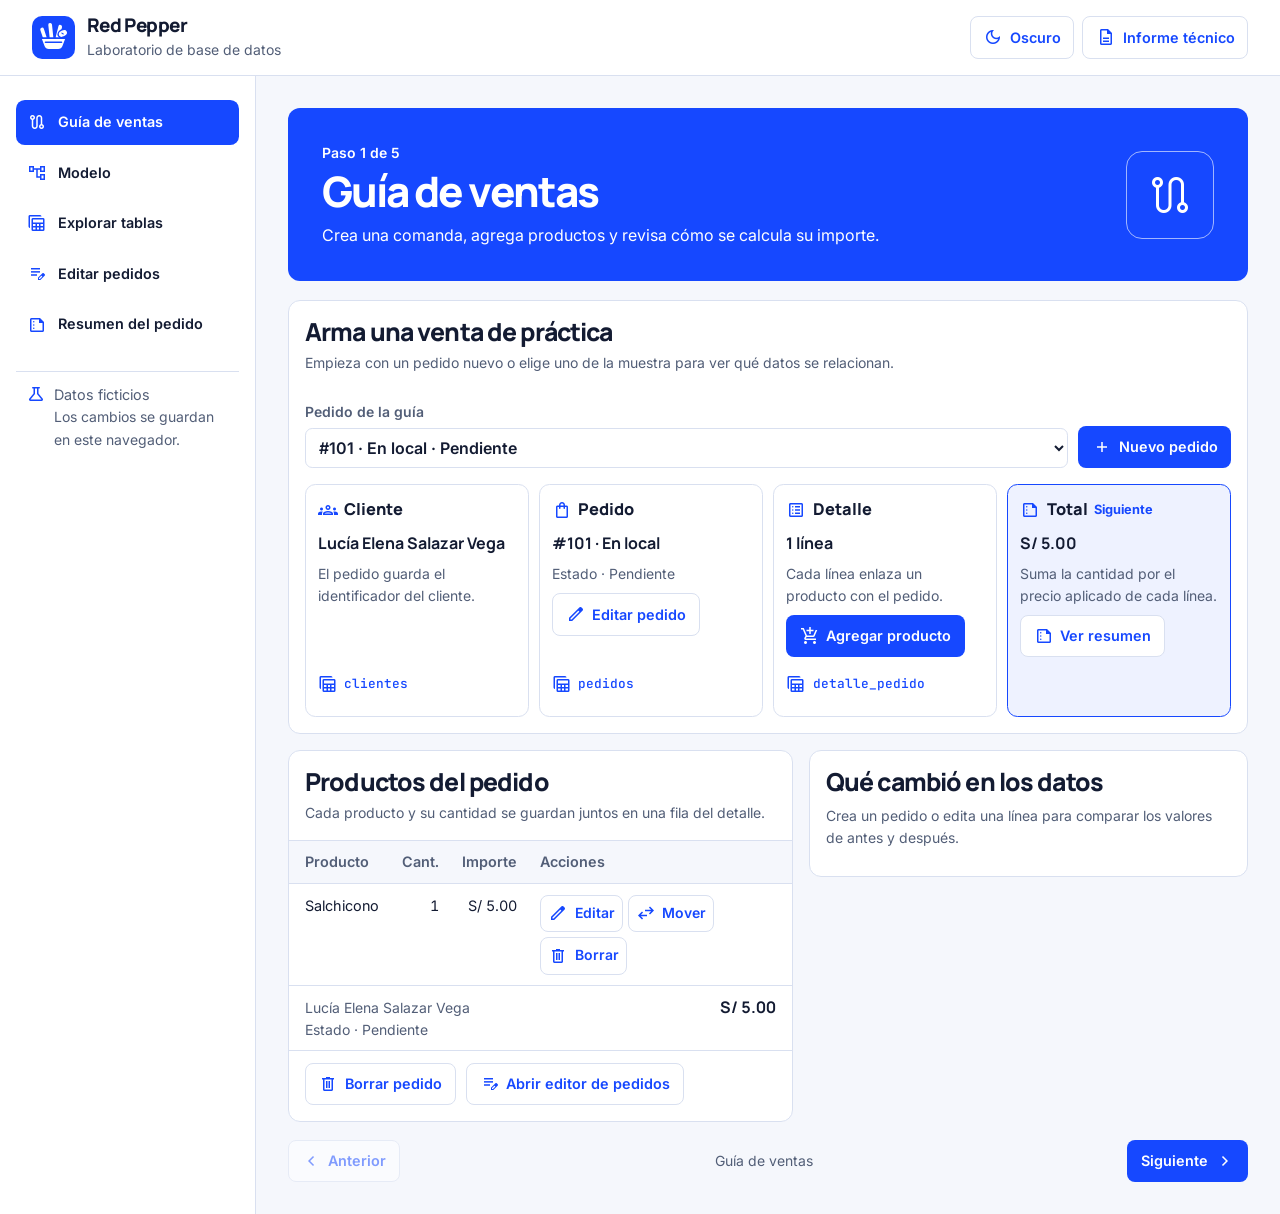
==== commit 59264eef: "Simplifica el esquema de pedidos y actualiza Red Pepper" ====
--- a/web/index.html
+++ b/web/index.html
@@ -7,7 +7,7 @@
   <meta name="description" content="Explora el flujo de ventas de Red Pepper y practica operaciones de base de datos con datos ficticios.">
   <meta name="color-scheme" content="light dark">
   <title>Red Pepper | Laboratorio de base de datos</title>
-  <link rel="icon" href="icono-red-pepper.svg" type="image/svg+xml">
+  <link rel="icon" href="icono-red-pepper.svg?v=20261124d" type="image/svg+xml">
   <script>
     const raiz = document.documentElement;
     raiz.classList.add('preparando');
@@ -21,10 +21,10 @@
   <link rel="preconnect" href="https://fonts.gstatic.com" crossorigin>
   <link rel="stylesheet" href="https://fonts.googleapis.com/css2?family=Inter:wght@400;500;600;700&amp;family=JetBrains+Mono:wght@500;600&amp;family=Manrope:wght@600;700;800&amp;display=swap">
   <link rel="stylesheet" href="https://fonts.googleapis.com/css2?family=Material+Symbols+Outlined:wght@400&amp;display=block">
-  <link rel="stylesheet" href="estilos.css?v=20261124b">
+  <link rel="stylesheet" href="estilos.css?v=20261124d">
   <script type="module">
     try {
-      await import('./inicio.js?v=20261124b');
+      await import('./inicio.js?v=20261124d');
     } catch (error) {
       document.documentElement.classList.remove('preparando');
       document.getElementById('laboratorio').removeAttribute('aria-busy');
@@ -37,7 +37,7 @@
   <div class="marco">
     <header class="cabecera">
       <a class="marca" href="./" aria-label="Inicio del laboratorio Red Pepper">
-        <img class="marca-icono" src="icono-red-pepper.svg" width="44" height="44" alt="">
+        <img class="marca-icono" src="icono-red-pepper.svg?v=20261124d" width="44" height="44" alt="">
         <span><strong>Red Pepper</strong><small>Laboratorio de base de datos</small></span>
       </a>
       <div class="cabecera-acciones">
@@ -52,7 +52,7 @@
         <button class="paso" type="button" data-paso aria-controls="modelo"><span class="icono" aria-hidden="true">account_tree</span><span>Modelo</span></button>
         <button class="paso" type="button" data-paso aria-controls="tablas"><span class="icono" aria-hidden="true">table_view</span><span>Explorar tablas</span></button>
         <button class="paso" type="button" data-paso aria-controls="editar"><span class="icono" aria-hidden="true">edit_note</span><span>Editar pedidos</span></button>
-        <button class="paso" type="button" data-paso aria-controls="cobros"><span class="icono" aria-hidden="true">receipt_long</span><span>Comprobantes y pagos</span></button>
+        <button class="paso" type="button" data-paso aria-controls="resumen"><span class="icono" aria-hidden="true">summarize</span><span>Resumen del pedido</span></button>
       </nav>
       <p class="practica"><span class="icono" aria-hidden="true">science</span><span>Datos ficticios<br><small>Los cambios se guardan en este navegador.</small></span></p>
     </aside>
@@ -84,7 +84,7 @@
         <div class="hero-contenido">
           <p class="progreso" id="progreso">Paso 1 de 5</p>
           <h1 id="paso-titulo" tabindex="-1">Guía de ventas</h1>
-          <p id="paso-descripcion">Crea una comanda, agrega productos y sigue cada cambio hasta el pago.</p>
+          <p id="paso-descripcion">Crea una comanda, agrega productos y revisa cómo se calcula su importe.</p>
         </div>
         <div class="hero-marca" aria-hidden="true"><span class="icono" id="hero-icono">route</span></div>
       </section>
@@ -111,9 +111,9 @@
 
       <section id="modelo" class="pantalla" aria-label="Modelo de datos" hidden>
         <dl class="indicadores" aria-label="Resumen de la base de práctica">
-          <div><dt>Tablas relacionadas</dt><dd id="cantidad-tablas">13</dd></div>
+          <div><dt>Tablas relacionadas</dt><dd id="cantidad-tablas">8</dd></div>
           <div><dt>Productos de la carta</dt><dd id="cantidad-productos">38</dd></div>
-          <div><dt>Comprobantes en la muestra</dt><dd id="cantidad-ventas">100</dd></div>
+          <div><dt>Pedidos entregados</dt><dd id="cantidad-ventas">100</dd></div>
         </dl>
         <div class="modelo-grid">
           <article class="panel">
@@ -165,26 +165,15 @@
         </div>
       </section>
 
-      <section id="cobros" class="pantalla" aria-label="Comprobantes y pagos" hidden>
+      <section id="resumen" class="pantalla" aria-label="Resumen del pedido" hidden>
         <div class="estacion">
           <article class="panel">
-            <div class="panel-cabeza"><h2>Comprobante de prueba</h2><p>Emite el documento y comprueba cómo los abonos reducen el saldo.</p></div>
-            <div class="filtros"><label>Pedido para consultar o cobrar<select id="pedido-cobrar"></select></label></div>
-            <div id="resumen-cobro"></div>
-            <div class="filtros operacion" id="emitir-zona"><button class="boton primario" id="emitir" type="button"><span class="icono" aria-hidden="true">receipt_long</span>Emitir comprobante</button></div>
+            <div class="panel-cabeza"><h2>Importe de la comanda</h2><p>Cada importe se calcula con la cantidad y el precio registrado en el detalle.</p></div>
+            <div class="filtros"><label>Pedido para consultar<select id="pedido-resumen"></select></label></div>
+            <div id="resumen-pedido"></div>
+            <div class="filtros operacion"><button class="boton secundario" type="button" id="volver-guia"><span class="icono" aria-hidden="true">route</span>Volver a la guía</button></div>
           </article>
-          <div class="cobro-lateral">
-            <article class="panel calculadora">
-              <div class="panel-cabeza"><h2>Pago mixto</h2><p>Reparte el saldo entre efectivo y Yape para esta práctica.</p></div>
-              <form id="pago" class="operacion pago">
-                <label>Efectivo, S/<input id="efectivo" name="efectivo" type="number" min="0" step="0.01" value="0.00" required></label>
-                <div><span class="etiqueta" id="yape-label">Yape restante</span><output aria-labelledby="yape-label" id="yape" for="efectivo"></output></div>
-                <button class="boton primario" type="submit" id="registrar-pago"><span class="icono" aria-hidden="true">payments</span>Registrar abono de prueba</button>
-              </form>
-              <div class="filtros operacion"><button class="boton secundario" type="button" id="volver-guia"><span class="icono" aria-hidden="true">route</span>Volver a la guía</button></div>
-            </article>
-            <aside class="panel rastreo" id="cobro-cambios" aria-label="Cambios recientes en los datos"></aside>
-          </div>
+          <aside class="panel rastreo" id="resumen-cambios" aria-label="Cambios recientes en los datos"></aside>
         </div>
       </section>
 
--- a/web/estilos.css
+++ b/web/estilos.css
@@ -67,7 +67,7 @@
 
 .hero { background: var(--brand); color: var(--on-brand); border-radius: var(--radio); min-height: 10.6rem; display: flex; align-items: center; justify-content: space-between; gap: 1.2rem; padding: clamp(1.05rem, 3vw, 2.1rem); }
 .hero h1 { margin: .3rem 0 .55rem; }
-.hero h1:focus { outline: 2px solid var(--on-brand); outline-offset: .2rem; }
+#paso-titulo:focus { outline: none; }
 .hero p { max-width: 38rem; }
 .progreso { font-size: .875rem; font-weight: 600; }
 .hero-marca { display: grid; place-items: center; border: 1px solid rgb(255 255 255 / .6); border-radius: 1rem; width: 5.5rem; height: 5.5rem; flex: 0 0 auto; }
@@ -176,7 +176,6 @@
 .valor-guia { overflow-wrap: anywhere; }
 .tabla-guia { margin-top: auto; min-height: 2.4rem; align-self: start; font-size: .8rem; }
 .guia-detalle { margin-top: 1rem; grid-template-columns: minmax(0, 1.15fr) minmax(0, 1fr); }
-.cobro-lateral { display: grid; gap: 1rem; min-width: 0; }
 .cambio-fila { margin: .65rem 0; border: 1px solid var(--line); border-radius: .5rem; }
 .cambio-fila summary, .historial summary { cursor: pointer; padding: .55rem .65rem; }
 .cambio-fila summary .apagado { display: block; padding-left: .85rem; overflow-wrap: anywhere; }
@@ -187,12 +186,10 @@
 .valor-cambiado { color: var(--accent); font-weight: 700; }
 .cambio-fila[open] .registros { animation: entrar .2s ease-out; }
 .historial { margin-top: .65rem; border-top: 1px solid var(--line); }
-.saldo-grid { display: grid; gap: .45rem; padding: .7rem 1rem; border-top: 1px solid var(--line); }
-.saldo-grid div { display: flex; align-items: baseline; justify-content: space-between; gap: .5rem; }
-.saldo-grid dt { color: var(--muted); }
-.saldo-grid dd { font-variant-numeric: tabular-nums; }
-.pago { padding: .75rem 1rem 1rem; display: grid; gap: .75rem; }
-.cobro-titulo { padding: .55rem 1rem; }
+.resumen-grid { display: grid; gap: .45rem; padding: .7rem 1rem; border-top: 1px solid var(--line); }
+.resumen-grid div { display: flex; align-items: baseline; justify-content: space-between; gap: .5rem; }
+.resumen-grid dt { color: var(--muted); }
+.resumen-grid dd { font-variant-numeric: tabular-nums; }
 
 dialog { width: min(calc(100% - 1.5rem), 29rem); border: 1px solid var(--line); border-radius: var(--radio); padding: 1.25rem; color: var(--ink); background: var(--paper); }
 dialog::backdrop { background: rgb(19 27 50 / .5); }
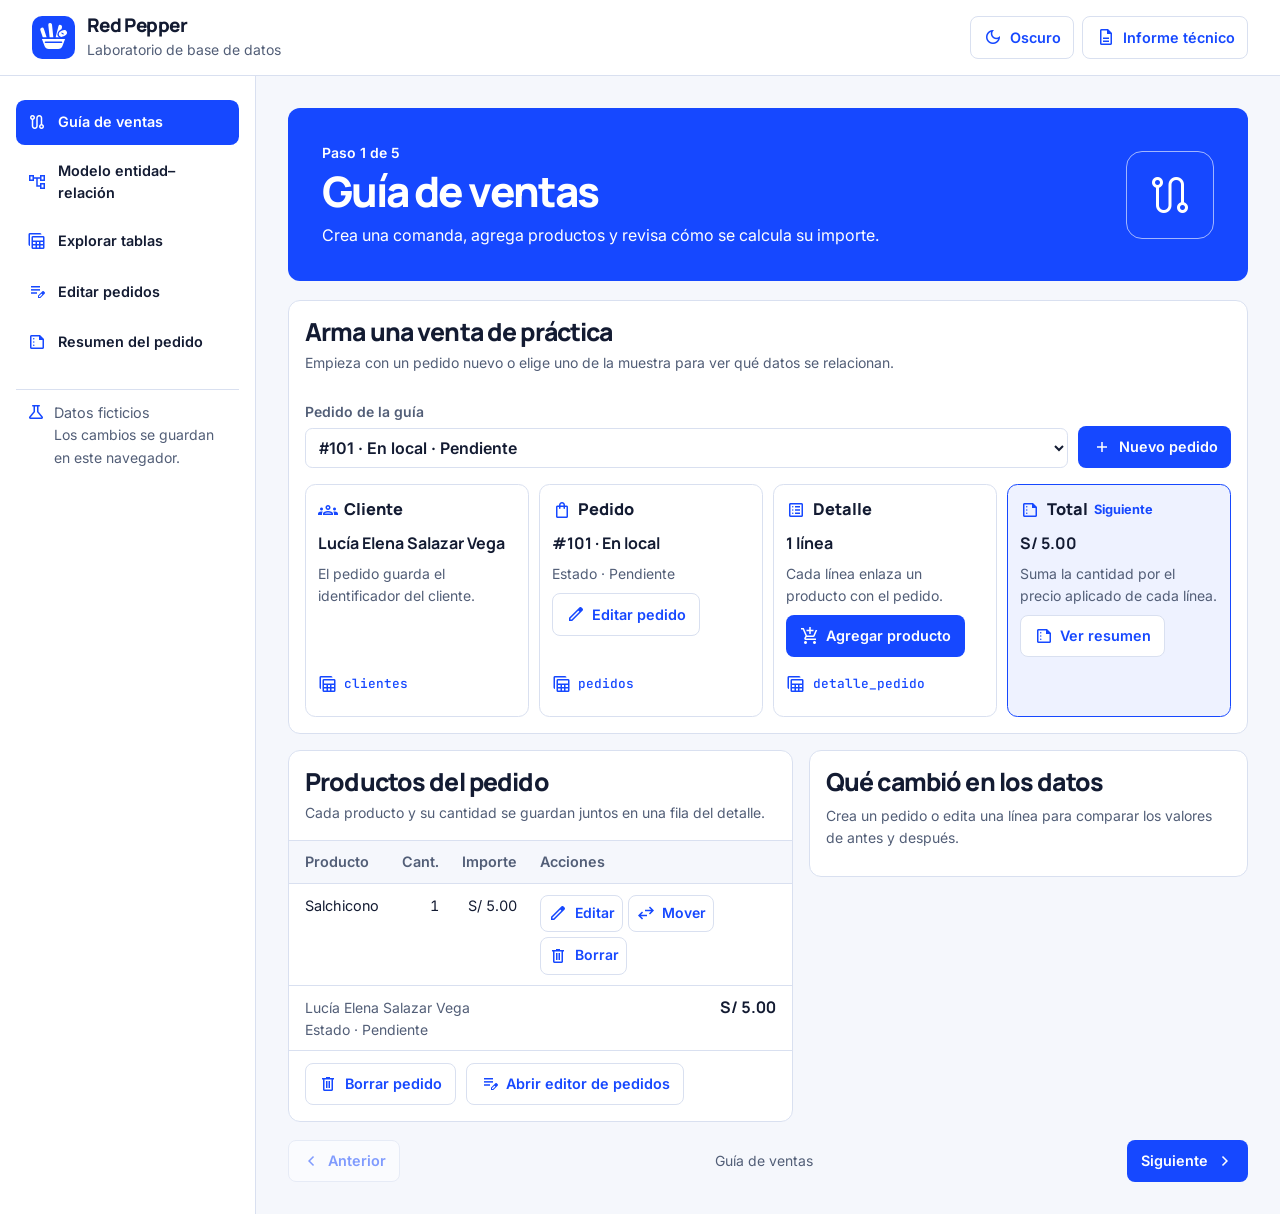
==== commit 0ded397f: "Dedica un apartado al modelo entidad-relación y documenta los comandos" ====
--- a/web/index.html
+++ b/web/index.html
@@ -21,10 +21,10 @@
   <link rel="preconnect" href="https://fonts.gstatic.com" crossorigin>
   <link rel="stylesheet" href="https://fonts.googleapis.com/css2?family=Inter:wght@400;500;600;700&amp;family=JetBrains+Mono:wght@500;600&amp;family=Manrope:wght@600;700;800&amp;display=swap">
   <link rel="stylesheet" href="https://fonts.googleapis.com/css2?family=Material+Symbols+Outlined:wght@400&amp;display=block">
-  <link rel="stylesheet" href="estilos.css?v=20261124d">
+  <link rel="stylesheet" href="estilos.css?v=20261124e">
   <script type="module">
     try {
-      await import('./inicio.js?v=20261124d');
+      await import('./inicio.js?v=20261124e');
     } catch (error) {
       document.documentElement.classList.remove('preparando');
       document.getElementById('laboratorio').removeAttribute('aria-busy');
@@ -49,7 +49,7 @@
     <aside class="navegacion" aria-label="Recorrido del laboratorio">
       <nav class="pasos" id="pasos" aria-label="Diapositivas del laboratorio" inert>
         <button class="paso" type="button" data-paso aria-controls="guia" aria-current="step"><span class="icono" aria-hidden="true">route</span><span>Guía de ventas</span></button>
-        <button class="paso" type="button" data-paso aria-controls="modelo"><span class="icono" aria-hidden="true">account_tree</span><span>Modelo</span></button>
+        <button class="paso" type="button" data-paso aria-controls="modelo"><span class="icono" aria-hidden="true">account_tree</span><span>Modelo entidad–relación</span></button>
         <button class="paso" type="button" data-paso aria-controls="tablas"><span class="icono" aria-hidden="true">table_view</span><span>Explorar tablas</span></button>
         <button class="paso" type="button" data-paso aria-controls="editar"><span class="icono" aria-hidden="true">edit_note</span><span>Editar pedidos</span></button>
         <button class="paso" type="button" data-paso aria-controls="resumen"><span class="icono" aria-hidden="true">summarize</span><span>Resumen del pedido</span></button>
@@ -109,19 +109,16 @@
         </div>
       </section>
 
-      <section id="modelo" class="pantalla" aria-label="Modelo de datos" hidden>
-        <dl class="indicadores" aria-label="Resumen de la base de práctica">
-          <div><dt>Tablas relacionadas</dt><dd id="cantidad-tablas">8</dd></div>
-          <div><dt>Productos de la carta</dt><dd id="cantidad-productos">38</dd></div>
-          <div><dt>Pedidos entregados</dt><dd id="cantidad-ventas">100</dd></div>
-        </dl>
+      <section id="modelo" class="pantalla" aria-label="Modelo entidad–relación" hidden>
         <div class="modelo-grid">
           <article class="panel">
-            <div class="panel-cabeza"><h2>Recorrido de una venta</h2><p>Selecciona una entidad para ver sus claves y relaciones.</p></div>
-            <div class="mapa" id="mapa"></div>
+            <div class="panel-cabeza"><h2>Diagrama de relaciones</h2><p>Selecciona una entidad para ver sus campos. Cada conexión indica la clave foránea y cuántas filas pueden enlazarse.</p></div>
+            <ul class="mapa" id="mapa" aria-label="Relaciones entre entidades"></ul>
+            <p class="leyenda-modelo">Cada producto pertenece a un solo subtipo entre snacks, bebidas y hamburguesas.</p>
           </article>
-          <article class="panel inspector" id="inspector" aria-label="Inspector de tabla"></article>
+          <article class="panel inspector" id="inspector" aria-label="Campos de la entidad seleccionada"></article>
         </div>
+        <p class="leyenda-modelo"><strong>PK</strong> clave primaria · <strong>FK</strong> clave foránea · <strong>0..N</strong> cero o muchas filas · <strong>0..1</strong> cero o una fila</p>
       </section>
 
       <section id="tablas" class="pantalla" aria-label="Explorar tablas" hidden>
--- a/web/estilos.css
+++ b/web/estilos.css
@@ -111,21 +111,22 @@
 .estacion { grid-template-columns: minmax(0, 1.65fr) minmax(0, .87fr); align-items: start; }
 .panel-cabeza, .inspector, .rastreo { padding: 1rem; }
 .panel-cabeza p { margin-top: .35rem; }
-.mapa { padding: 0 1rem 1rem; display: grid; gap: .8rem; }
-.grupo-mapa { display: grid; gap: .5rem; }
-.flujo, .entidades { display: grid; grid-template-columns: repeat(4, minmax(0, 1fr)); gap: .38rem; }
+.mapa { margin: 0; padding: 0 1rem; list-style: none; display: grid; gap: .55rem; }
+.relacion-modelo { display: grid; grid-template-columns: minmax(0, 1fr) minmax(5.5rem, .8fr) minmax(0, 1fr); align-items: stretch; }
+.union-modelo { display: grid; align-content: center; gap: .2rem; text-align: center; color: var(--accent); }
+.union-modelo code { font-size: .74rem; }
+.union-modelo > span { display: flex; align-items: center; gap: .25rem; font-size: .75rem; white-space: nowrap; }
+.union-modelo > span::before, .union-modelo > span::after { content: ''; flex: 1; border-top: 1px solid var(--accent); }
+.leyenda-modelo { margin: .85rem 1rem 1rem; color: var(--muted); font-size: .875rem; }
 .opcion { display: flex; align-items: center; gap: .42rem; min-width: 0; text-align: left; min-height: 2.7rem; padding: .42rem .5rem; color: var(--ink); background: var(--paper); border: 1px solid var(--line); border-radius: .45rem; font-size: .875rem; font-weight: 600; line-height: 1.25; overflow-wrap: anywhere; }
 .opcion .icono { color: var(--accent); font-size: 1.1rem; }
 .opcion[aria-pressed='true'] { color: var(--accent); background: var(--tint); border-color: var(--accent); }
-.lineas-flujo { display: grid; grid-template-columns: repeat(4, minmax(0, 1fr)); gap: .25rem; align-items: stretch; }
-.lineas-flujo > div { position: relative; min-width: 0; }
-.lineas-flujo .opcion { min-height: 100%; width: 100%; }
-.lineas-flujo > div:not(:last-child) { margin-right: .8rem; }
-.lineas-flujo > div:not(:last-child)::after { content: '›'; position: absolute; right: -.68rem; top: 50%; transform: translateY(-54%); color: var(--accent); font-weight: 700; }
 .inspector > p, .rastreo > p { margin: .55rem 0 .7rem; }
 .inspector .codigo { color: var(--accent); overflow-wrap: anywhere; }
-.claves { display: grid; gap: .45rem; margin: .8rem 0; }
-.claves dt { font-weight: 700; }
+.campos-entidad { margin: .35rem 0 .85rem; padding: 0; list-style: none; }
+.campos-entidad li { display: flex; flex-wrap: wrap; align-items: center; gap: .4rem; padding: .3rem .15rem; border-bottom: 1px solid var(--line); }
+.campos-entidad code { overflow-wrap: anywhere; }
+.sigla-clave { padding: .05rem .28rem; border-radius: .25rem; background: var(--tint); color: var(--accent); font-size: .72rem; font-weight: 700; }
 .enlaces-tabla, .cambios { margin: .45rem 0 .85rem; padding: 0; list-style: none; display: grid; gap: .55rem; }
 .enlaces-tabla li, .cambios li { display: grid; gap: .16rem; border-top: 1px solid var(--line); padding-top: .5rem; }
 .enlace-boton { padding: 0; background: none; border: 0; color: var(--accent); text-align: left; overflow-wrap: anywhere; }
@@ -197,18 +198,10 @@
 .dialogo-campos { display: grid; gap: .65rem; }
 .dialogo-acciones { display: flex; flex-wrap: wrap; justify-content: end; gap: .5rem; margin-top: 1rem; }
 .sin-scripts { padding: 1rem; }
-@media (max-width: 80rem) {
-  .lineas-flujo, .entidades { grid-template-columns: repeat(2, minmax(0, 1fr)); }
-  .lineas-flujo > div:nth-child(2) { margin-right: 0; }
-  .lineas-flujo > div:nth-child(2)::after { content: none; }
-}
 @media (max-width: 66rem) {
   .marco { grid-template-columns: 13.2rem minmax(0, 1fr); }
   .modelo-grid, .estacion { grid-template-columns: minmax(0, 1fr); }
   .flujo-guia { grid-template-columns: repeat(2, minmax(0, 1fr)); }
-  .lineas-flujo, .entidades { grid-template-columns: repeat(4, minmax(0, 1fr)); }
-  .lineas-flujo > div:nth-child(2) { margin-right: .8rem; }
-  .lineas-flujo > div:nth-child(2)::after { content: '›'; }
 }
 @media (max-width: 48rem) {
   .marco { grid-template-columns: minmax(0, 1fr); grid-template-rows: auto auto 1fr; }
@@ -225,10 +218,9 @@
   .hero-marca .icono { font-size: 1.9rem; }
   .indicadores { gap: .4rem; }
   .indicadores > div { padding: .55rem .45rem; }
-  .lineas-flujo, .entidades { grid-template-columns: repeat(2, minmax(0, 1fr)); }
+  .relacion-modelo .opcion { font-size: .8rem; }
+  .relacion-modelo .opcion .icono { display: none; }
   .flujo-guia { grid-template-columns: minmax(0, 1fr); }
-  .lineas-flujo > div:nth-child(2) { margin-right: 0; }
-  .lineas-flujo > div:nth-child(2)::after { content: none; }
   .cabecera { padding-inline: .8rem; }
   .enlace-informe, .boton-tema { min-width: 2.75rem; min-height: 2.75rem; padding: .48rem; }
   .informe-texto, .tema-texto { display: none; }
